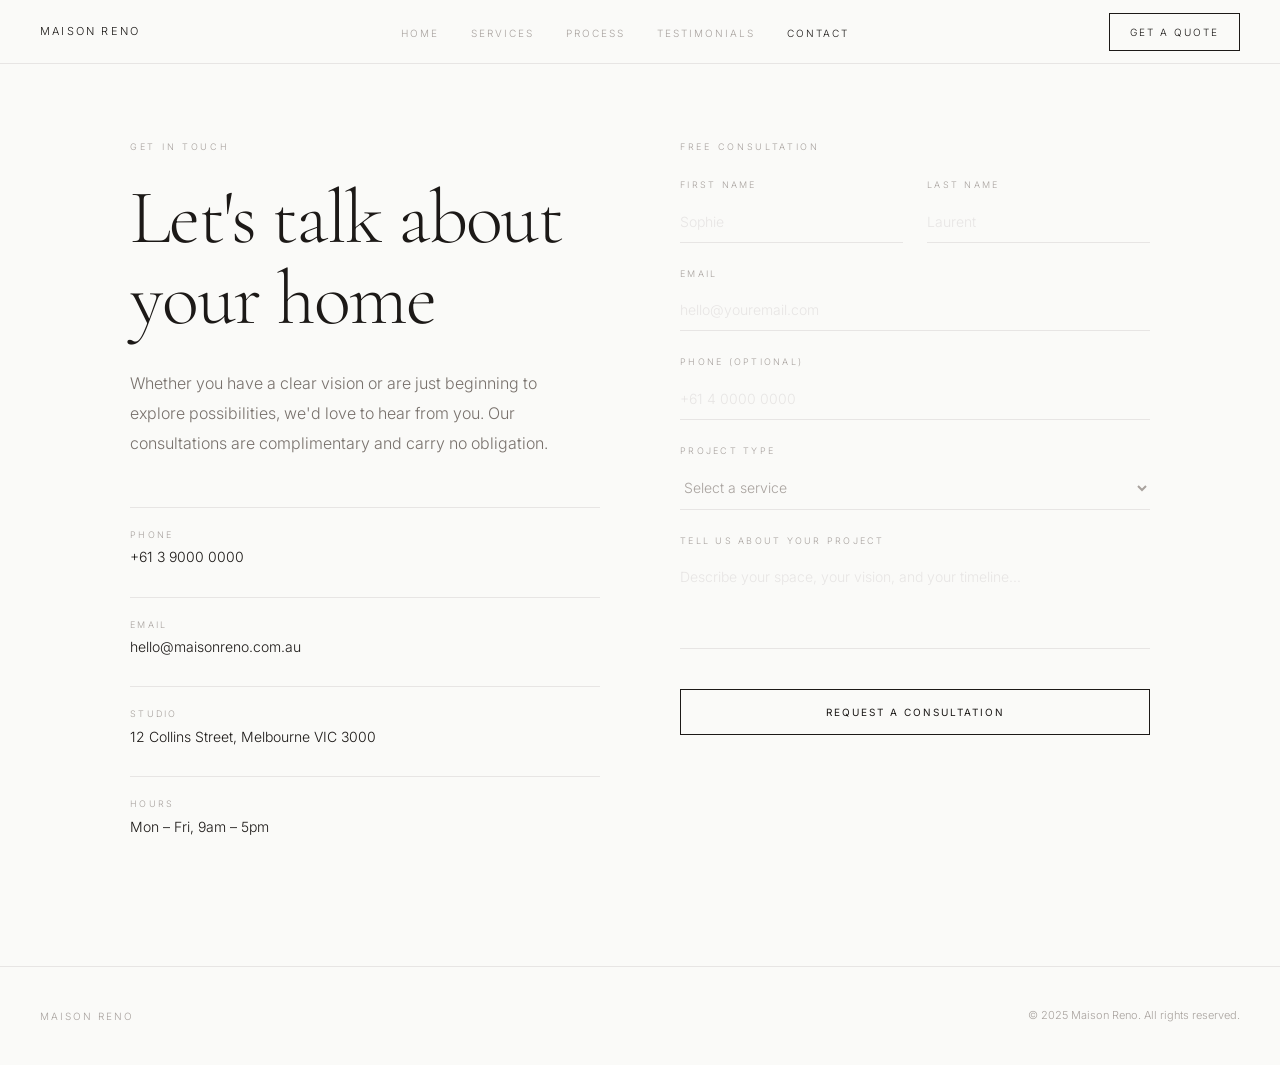
==== contact.html @ ba7e4c6f "Add files via upload" ====
<!DOCTYPE html>
<html lang="en">
<head>
  <meta charset="UTF-8" />
  <meta name="viewport" content="width=device-width, initial-scale=1.0" />
  <title>Contact — Maison Reno</title>
  <meta name="description" content="Get in touch to discuss your luxury renovation project. Free consultations available." />
  <link rel="stylesheet" href="style.css" />
</head>
<body>

  <!-- NAV -->
  <nav id="nav" class="scrolled">
    <a href="index.html" class="nav-logo" style="color: var(--text);">Maison Reno</a>
    <ul class="nav-links">
      <li><a href="index.html">Home</a></li>
      <li><a href="services.html">Services</a></li>
      <li><a href="process.html">Process</a></li>
      <li><a href="testimonials.html">Testimonials</a></li>
      <li><a href="contact.html" class="active">Contact</a></li>
    </ul>
    <a href="contact.html" class="nav-cta">Get a Quote</a>
  </nav>

  <!-- MAIN -->
  <main style="padding: 140px 40px 100px; max-width: 1100px; margin: 0 auto;">
    <div class="grid-2" style="gap: 80px; align-items: start;">

      <!-- LEFT: info -->
      <div class="fade-in">
        <span class="section-label">Get in touch</span>
        <h1 style="font-size: clamp(3rem, 6vw, 5rem); margin-bottom: 28px;">Let's talk about your home</h1>
        <p style="color: var(--muted); line-height: 1.9; margin-bottom: 48px; max-width: 420px;">
          Whether you have a clear vision or are just beginning to explore possibilities, we'd love to hear from you. Our consultations are complimentary and carry no obligation.
        </p>

        <div class="contact-item">
          <p class="contact-label">Phone</p>
          <p class="contact-value">+61 3 9000 0000</p>
        </div>
        <div class="contact-item">
          <p class="contact-label">Email</p>
          <p class="contact-value">hello@maisonreno.com.au</p>
        </div>
        <div class="contact-item">
          <p class="contact-label">Studio</p>
          <p class="contact-value">12 Collins Street, Melbourne VIC 3000</p>
        </div>
        <div class="contact-item">
          <p class="contact-label">Hours</p>
          <p class="contact-value">Mon – Fri, 9am – 5pm</p>
        </div>
      </div>

      <!-- RIGHT: form -->
      <div class="fade-in" style="transition-delay: 0.15s;">
        <span class="section-label">Free consultation</span>

        <form id="contactForm" onsubmit="handleSubmit(event)" style="margin-top: 8px;">
          <div class="form-row">
            <div class="form-group">
              <label class="form-label">First name</label>
              <input type="text" class="form-input" placeholder="Sophie" required />
            </div>
            <div class="form-group">
              <label class="form-label">Last name</label>
              <input type="text" class="form-input" placeholder="Laurent" required />
            </div>
          </div>

          <div class="form-group">
            <label class="form-label">Email</label>
            <input type="email" class="form-input" placeholder="hello@youremail.com" required />
          </div>

          <div class="form-group">
            <label class="form-label">Phone (optional)</label>
            <input type="tel" class="form-input" placeholder="+61 4 0000 0000" />
          </div>

          <div class="form-group">
            <label class="form-label">Project type</label>
            <select class="form-select" required>
              <option value="">Select a service</option>
              <option>Kitchen renovation</option>
              <option>Bathroom renovation</option>
              <option>Full-home transformation</option>
              <option>Other</option>
            </select>
          </div>

          <div class="form-group">
            <label class="form-label">Tell us about your project</label>
            <textarea class="form-textarea" rows="4" placeholder="Describe your space, your vision, and your timeline..."></textarea>
          </div>

          <button type="submit" class="btn" id="submitBtn" style="margin-top: 16px; width: 100%; justify-content: center;">
            Request a consultation
          </button>
        </form>

        <div class="form-success" id="formSuccess">
          <div class="line"></div>
          <span class="section-label" style="display:block; text-align:center;">Thank you</span>
          <h3 style="font-size: 2.5rem; font-family: var(--heading); font-weight:300;">We'll be in touch shortly</h3>
          <p style="color: var(--subtle); margin-top: 12px; font-size: 13px;">Typically within one business day.</p>
        </div>
      </div>

    </div>
  </main>

  <!-- FOOTER -->
  <footer>
    <span class="footer-brand">Maison Reno</span>
    <span class="footer-copy">© 2025 Maison Reno. All rights reserved.</span>
  </footer>

  <script src="nav.js"></script>
  <script>
    function handleSubmit(e) {
      e.preventDefault();
      const btn = document.getElementById('submitBtn');
      btn.textContent = 'Sending...';
      btn.disabled = true;
      setTimeout(() => {
        document.getElementById('contactForm').style.display = 'none';
        document.getElementById('formSuccess').classList.add('show');
      }, 900);
    }

    const observer = new IntersectionObserver((entries) => {
      entries.forEach(e => { if (e.isIntersecting) e.target.classList.add('visible'); });
    }, { threshold: 0.1 });
    document.querySelectorAll('.fade-in').forEach(el => observer.observe(el));
  </script>
</body>
</html>
---- style.css ----
@import url('https://fonts.googleapis.com/css2?family=Cormorant+Garamond:wght@300;400;500;600&family=Inter:wght@300;400;500&display=swap');

*, *::before, *::after { box-sizing: border-box; margin: 0; padding: 0; }

:root {
  --bg: #fafaf8;
  --text: #1c1917;
  --muted: #78716c;
  --subtle: #a8a29e;
  --border: #e7e5e4;
  --gold: #c9a96e;
  --heading: 'Cormorant Garamond', Georgia, serif;
  --body: 'Inter', system-ui, sans-serif;
}

html { scroll-behavior: smooth; font-size: 16px; }

body {
  background: var(--bg);
  color: var(--text);
  font-family: var(--body);
  font-weight: 300;
  line-height: 1.6;
  -webkit-font-smoothing: antialiased;
}

/* ── NAV ── */
nav {
  position: fixed;
  top: 0; left: 0; right: 0;
  z-index: 100;
  height: 64px;
  display: flex;
  align-items: center;
  justify-content: space-between;
  padding: 0 40px;
  transition: background 0.4s, border-color 0.4s;
}

nav.scrolled {
  background: rgba(250,250,248,0.92);
  backdrop-filter: blur(12px);
  border-bottom: 1px solid var(--border);
}

.nav-logo {
  font-family: var(--body);
  font-size: 11px;
  letter-spacing: 0.2em;
  text-transform: uppercase;
  text-decoration: none;
  color: white;
  transition: color 0.4s;
}

nav.scrolled .nav-logo { color: var(--text); }

.nav-links {
  display: flex;
  gap: 32px;
  list-style: none;
}

.nav-links a {
  font-size: 10px;
  letter-spacing: 0.2em;
  text-transform: uppercase;
  text-decoration: none;
  color: rgba(255,255,255,0.6);
  transition: color 0.3s;
}

.nav-links a:hover, .nav-links a.active { color: white; }

nav.scrolled .nav-links a { color: var(--subtle); }
nav.scrolled .nav-links a:hover,
nav.scrolled .nav-links a.active { color: var(--text); }

.nav-cta {
  font-size: 10px;
  letter-spacing: 0.2em;
  text-transform: uppercase;
  text-decoration: none;
  padding: 10px 20px;
  border: 1px solid rgba(255,255,255,0.7);
  color: white;
  transition: all 0.3s;
}

.nav-cta:hover { background: white; color: var(--text); }

nav.scrolled .nav-cta { border-color: var(--text); color: var(--text); }
nav.scrolled .nav-cta:hover { background: var(--text); color: white; }

.nav-mobile-toggle {
  display: none;
  background: none;
  border: none;
  cursor: pointer;
  color: white;
}

nav.scrolled .nav-mobile-toggle { color: var(--text); }

/* ── HERO ── */
.hero {
  position: relative;
  height: 100vh;
  display: flex;
  align-items: center;
  justify-content: center;
  overflow: hidden;
}

.hero-bg {
  position: absolute;
  inset: 0;
  background-size: cover;
  background-position: center;
  transform: scale(1.05);
  transition: transform 8s ease-out;
}

.hero-bg.loaded { transform: scale(1); }

.hero-overlay {
  position: absolute;
  inset: 0;
  background: rgba(0,0,0,0.35);
}

.hero-media {
  position: absolute;
  width: 320px;
  height: 420px;
  border-radius: 12px;
  overflow: hidden;
  box-shadow: 0 0 80px rgba(0,0,0,0.3);
  transition: width 0.6s cubic-bezier(.4,0,.2,1), height 0.6s cubic-bezier(.4,0,.2,1);
}

.hero-media img {
  width: 100%;
  height: 100%;
  object-fit: cover;
}

.hero-media-overlay {
  position: absolute;
  inset: 0;
  background: rgba(0,0,0,0.3);
  border-radius: 12px;
}

.hero-text {
  position: relative;
  z-index: 10;
  text-align: center;
  pointer-events: none;
}

.hero-text h1 {
  font-family: var(--heading);
  font-size: clamp(3.5rem, 10vw, 9rem);
  font-weight: 300;
  color: white;
  line-height: 0.9;
  letter-spacing: -0.02em;
}

.hero-scroll-hint {
  position: absolute;
  bottom: 40px;
  left: 50%;
  transform: translateX(-50%);
  z-index: 10;
  text-align: center;
}

.hero-scroll-hint p {
  font-size: 9px;
  letter-spacing: 0.3em;
  text-transform: uppercase;
  color: rgba(255,255,255,0.6);
  margin-bottom: 8px;
}

.scroll-line {
  width: 1px;
  height: 40px;
  background: rgba(255,255,255,0.3);
  margin: 0 auto;
  animation: scrollLine 2s ease-in-out infinite;
}

@keyframes scrollLine {
  0% { transform: scaleY(0); transform-origin: top; }
  50% { transform: scaleY(1); transform-origin: top; }
  51% { transform: scaleY(1); transform-origin: bottom; }
  100% { transform: scaleY(0); transform-origin: bottom; }
}

/* ── SECTIONS ── */
section { padding: 100px 40px; max-width: 1100px; margin: 0 auto; }

.section-label {
  font-size: 9px;
  letter-spacing: 0.3em;
  text-transform: uppercase;
  color: var(--subtle);
  margin-bottom: 24px;
  display: block;
}

h1, h2, h3 {
  font-family: var(--heading);
  font-weight: 300;
  letter-spacing: -0.02em;
  line-height: 1.05;
}

.divider {
  border: none;
  border-top: 1px solid var(--border);
  margin: 32px 0;
}

/* ── GRID ── */
.grid-2 { display: grid; grid-template-columns: 1fr 1fr; gap: 60px; align-items: start; }
.grid-3 { display: grid; grid-template-columns: repeat(3, 1fr); gap: 32px; }
.grid-4 { display: grid; grid-template-columns: repeat(4, 1fr); gap: 32px; }

/* ── STATS ── */
.stat-item { border-top: 1px solid var(--border); padding-top: 24px; }
.stat-num {
  font-family: var(--heading);
  font-size: 3.5rem;
  font-weight: 300;
  color: var(--text);
  line-height: 1;
}
.stat-label {
  font-size: 9px;
  letter-spacing: 0.25em;
  text-transform: uppercase;
  color: var(--subtle);
  margin-top: 8px;
}

/* ── BUTTON ── */
.btn {
  display: inline-flex;
  align-items: center;
  gap: 12px;
  border: 1px solid var(--text);
  color: var(--text);
  font-size: 10px;
  letter-spacing: 0.2em;
  text-transform: uppercase;
  text-decoration: none;
  padding: 16px 32px;
  transition: all 0.3s;
  font-family: var(--body);
  cursor: pointer;
  background: none;
}

.btn:hover { background: var(--text); color: white; }
.btn-light { border-color: white; color: white; }
.btn-light:hover { background: white; color: var(--text); }

/* ── PARALLAX FEATURE ── */
.feature-row {
  display: grid;
  grid-template-columns: 1fr 1fr;
  gap: 80px;
  align-items: center;
  min-height: 70vh;
  padding: 80px 40px;
  max-width: 1100px;
  margin: 0 auto;
}

.feature-row.reverse { direction: rtl; }
.feature-row.reverse > * { direction: ltr; }

.feature-content { max-width: 420px; }

.feature-content .section-label { margin-bottom: 16px; }

.feature-content h3 {
  font-size: clamp(2.5rem, 5vw, 4rem);
  margin-bottom: 24px;
  color: var(--text);
}

.feature-content p { color: var(--muted); line-height: 1.8; }

.feature-img {
  width: 100%;
  aspect-ratio: 4/5;
  object-fit: cover;
  opacity: 0;
  transform: translateX(60px);
  transition: opacity 0.8s ease, transform 0.8s ease;
}

.feature-img.visible { opacity: 1; transform: translateX(0); }
.feature-row.reverse .feature-img { transform: translateX(-60px); }
.feature-row.reverse .feature-img.visible { transform: translateX(0); }

.feature-text-wrap {
  opacity: 0;
  transform: translateY(30px);
  transition: opacity 0.7s ease 0.1s, transform 0.7s ease 0.1s;
}

.feature-text-wrap.visible { opacity: 1; transform: translateY(0); }

/* ── STORY SCROLL ── */
.story-section {
  min-height: 100vh;
  display: flex;
  flex-direction: column;
  justify-content: space-between;
  padding: clamp(2rem, 6vw, 4rem) clamp(2rem, 6vw, 4rem);
  position: sticky;
  top: 0;
}

.story-section h2 {
  font-size: clamp(3rem, 10vw, 10rem);
  line-height: 0.9;
  text-transform: uppercase;
}

.story-grid { display: grid; grid-template-columns: repeat(3, 1fr); gap: 32px; }

.story-item-label {
  font-size: 9px;
  letter-spacing: 0.25em;
  text-transform: uppercase;
  font-weight: 500;
  margin-bottom: 12px;
}

.story-item-text { font-size: 13px; line-height: 1.7; opacity: 0.6; }

/* ── TESTIMONIALS ── */
.testimonial-grid { display: grid; grid-template-columns: 280px 1fr; gap: 60px; align-items: start; }

.testimonial-nav { display: flex; flex-direction: column; gap: 4px; }

.testimonial-btn {
  text-align: left;
  padding: 16px 20px;
  border: 1px solid var(--border);
  background: none;
  cursor: pointer;
  transition: all 0.3s;
  font-family: var(--body);
}

.testimonial-btn.active { border-color: var(--text); background: var(--text); color: white; }
.testimonial-btn:hover:not(.active) { border-color: var(--subtle); }

.testimonial-btn-name { font-size: 13px; font-weight: 400; }
.testimonial-btn-role { font-size: 11px; color: var(--subtle); margin-top: 2px; }
.testimonial-btn.active .testimonial-btn-role { color: #a8a29e; }

.testimonial-content { display: none; }
.testimonial-content.active { display: flex; flex-direction: column; gap: 20px; }

.testimonial-avatar {
  width: 56px;
  height: 56px;
  border-radius: 50%;
  object-fit: cover;
}

.stars { display: flex; gap: 4px; }
.star { width: 16px; height: 16px; fill: var(--gold); }
.star.empty { fill: var(--border); }

.testimonial-quote {
  font-family: var(--heading);
  font-size: 1.4rem;
  font-weight: 300;
  font-style: italic;
  color: var(--muted);
  line-height: 1.6;
  max-width: 500px;
}

.testimonial-name { font-size: 14px; font-weight: 400; color: var(--text); }
.testimonial-role { font-size: 11px; color: var(--subtle); margin-top: 2px; }

/* ── CONTACT FORM ── */
.form-group { display: flex; flex-direction: column; gap: 8px; margin-bottom: 24px; }

.form-label {
  font-size: 9px;
  letter-spacing: 0.25em;
  text-transform: uppercase;
  color: var(--subtle);
}

.form-input, .form-select, .form-textarea {
  background: none;
  border: none;
  border-bottom: 1px solid var(--border);
  padding: 12px 0;
  font-family: var(--body);
  font-size: 14px;
  color: var(--text);
  font-weight: 300;
  outline: none;
  transition: border-color 0.3s;
  width: 100%;
}

.form-input:focus, .form-select:focus, .form-textarea:focus { border-color: var(--text); }
.form-input::placeholder, .form-textarea::placeholder { color: var(--border); }
.form-textarea { resize: none; }
.form-select { color: var(--subtle); cursor: pointer; }

.form-row { display: grid; grid-template-columns: 1fr 1fr; gap: 24px; }

/* ── CONTACT INFO ── */
.contact-item { border-top: 1px solid var(--border); padding-top: 20px; margin-bottom: 28px; }
.contact-label { font-size: 9px; letter-spacing: 0.25em; text-transform: uppercase; color: var(--subtle); margin-bottom: 4px; }
.contact-value { font-size: 14px; color: var(--text); }

/* ── FOOTER ── */
footer {
  border-top: 1px solid var(--border);
  padding: 40px;
  display: flex;
  align-items: center;
  justify-content: space-between;
}

.footer-brand { font-size: 10px; letter-spacing: 0.2em; text-transform: uppercase; color: var(--subtle); }
.footer-copy { font-size: 11px; color: var(--subtle); }

/* ── FADE IN ── */
.fade-in {
  opacity: 0;
  transform: translateY(24px);
  transition: opacity 0.7s ease, transform 0.7s ease;
}

.fade-in.visible { opacity: 1; transform: translateY(0); }

/* ── CTA SECTION ── */
.cta-section {
  text-align: center;
  padding: 100px 40px;
  border-top: 1px solid var(--border);
}

.cta-section h2 {
  font-size: clamp(2.5rem, 6vw, 5rem);
  margin-bottom: 40px;
  max-width: 600px;
  margin-left: auto;
  margin-right: auto;
}

/* ── SUCCESS MSG ── */
.form-success {
  display: none;
  text-align: center;
  padding: 60px 0;
}

.form-success.show { display: block; }
.form-success .line { width: 40px; height: 1px; background: var(--text); margin: 0 auto 32px; }

/* ── RESPONSIVE ── */
@media (max-width: 768px) {
  nav { padding: 0 20px; }
  .nav-links, .nav-cta { display: none; }
  .nav-mobile-toggle { display: block; }

  section { padding: 60px 20px; }
  .grid-2, .grid-3, .grid-4, .feature-row, .testimonial-grid { grid-template-columns: 1fr; }
  .feature-row.reverse { direction: ltr; }
  .story-grid { grid-template-columns: 1fr; }
  footer { flex-direction: column; gap: 12px; text-align: center; }
  .form-row { grid-template-columns: 1fr; }
}
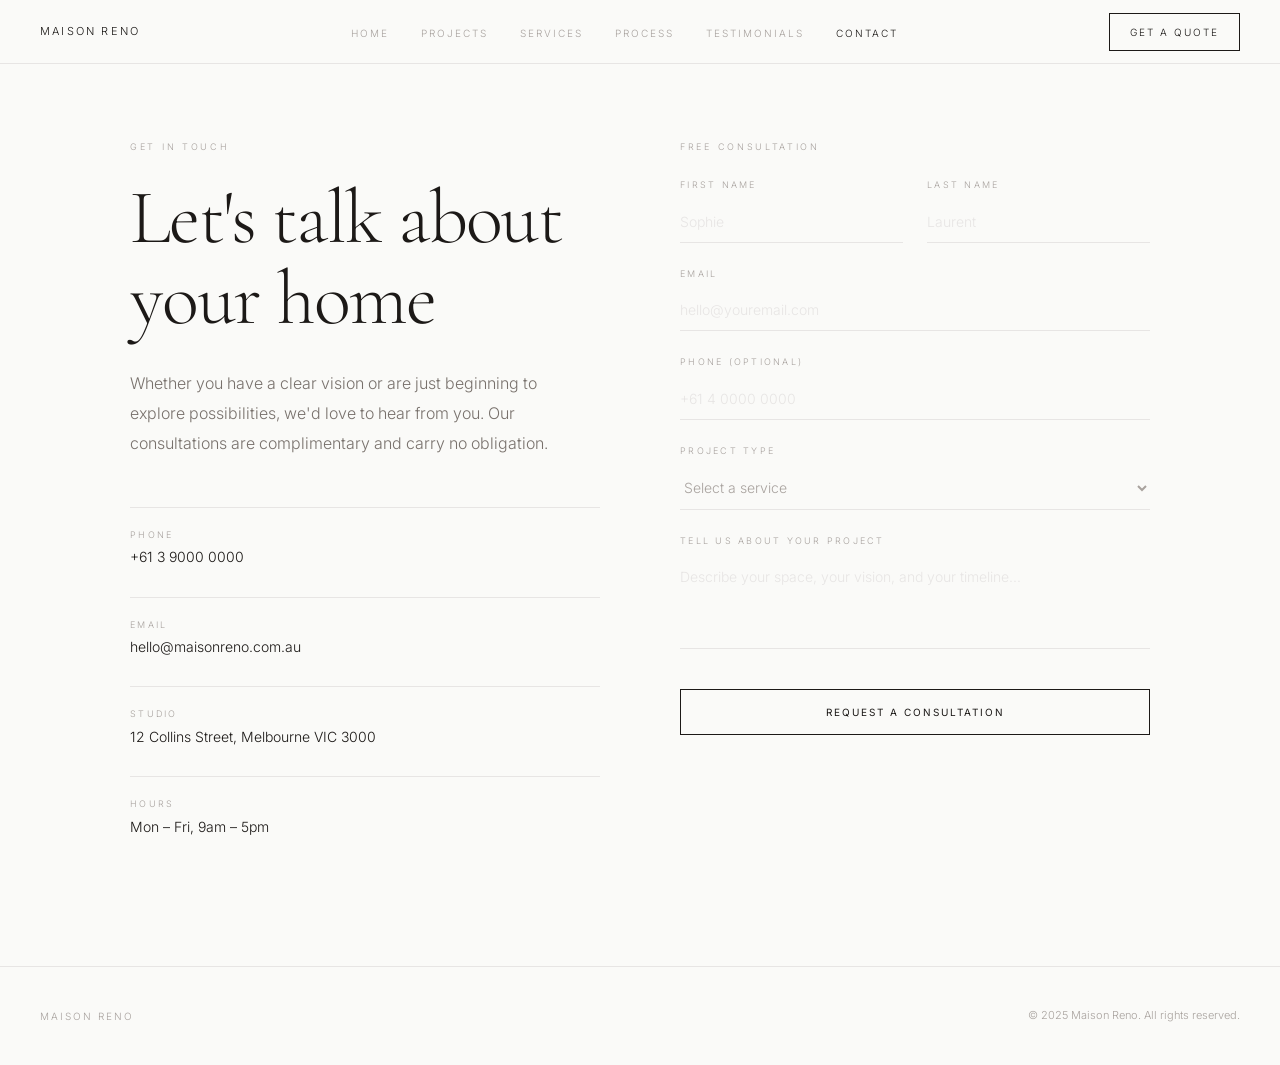
==== commit 088ff4d1: "Add standalone projects.html page and update nav across all pages - New projects.html with portfolio" ====
--- a/contact.html
+++ b/contact.html
@@ -14,6 +14,7 @@
     <a href="index.html" class="nav-logo" style="color: var(--text);">Maison Reno</a>
     <ul class="nav-links">
       <li><a href="index.html">Home</a></li>
+      <li><a href="projects.html">Projects</a></li>
       <li><a href="services.html">Services</a></li>
       <li><a href="process.html">Process</a></li>
       <li><a href="testimonials.html">Testimonials</a></li>
